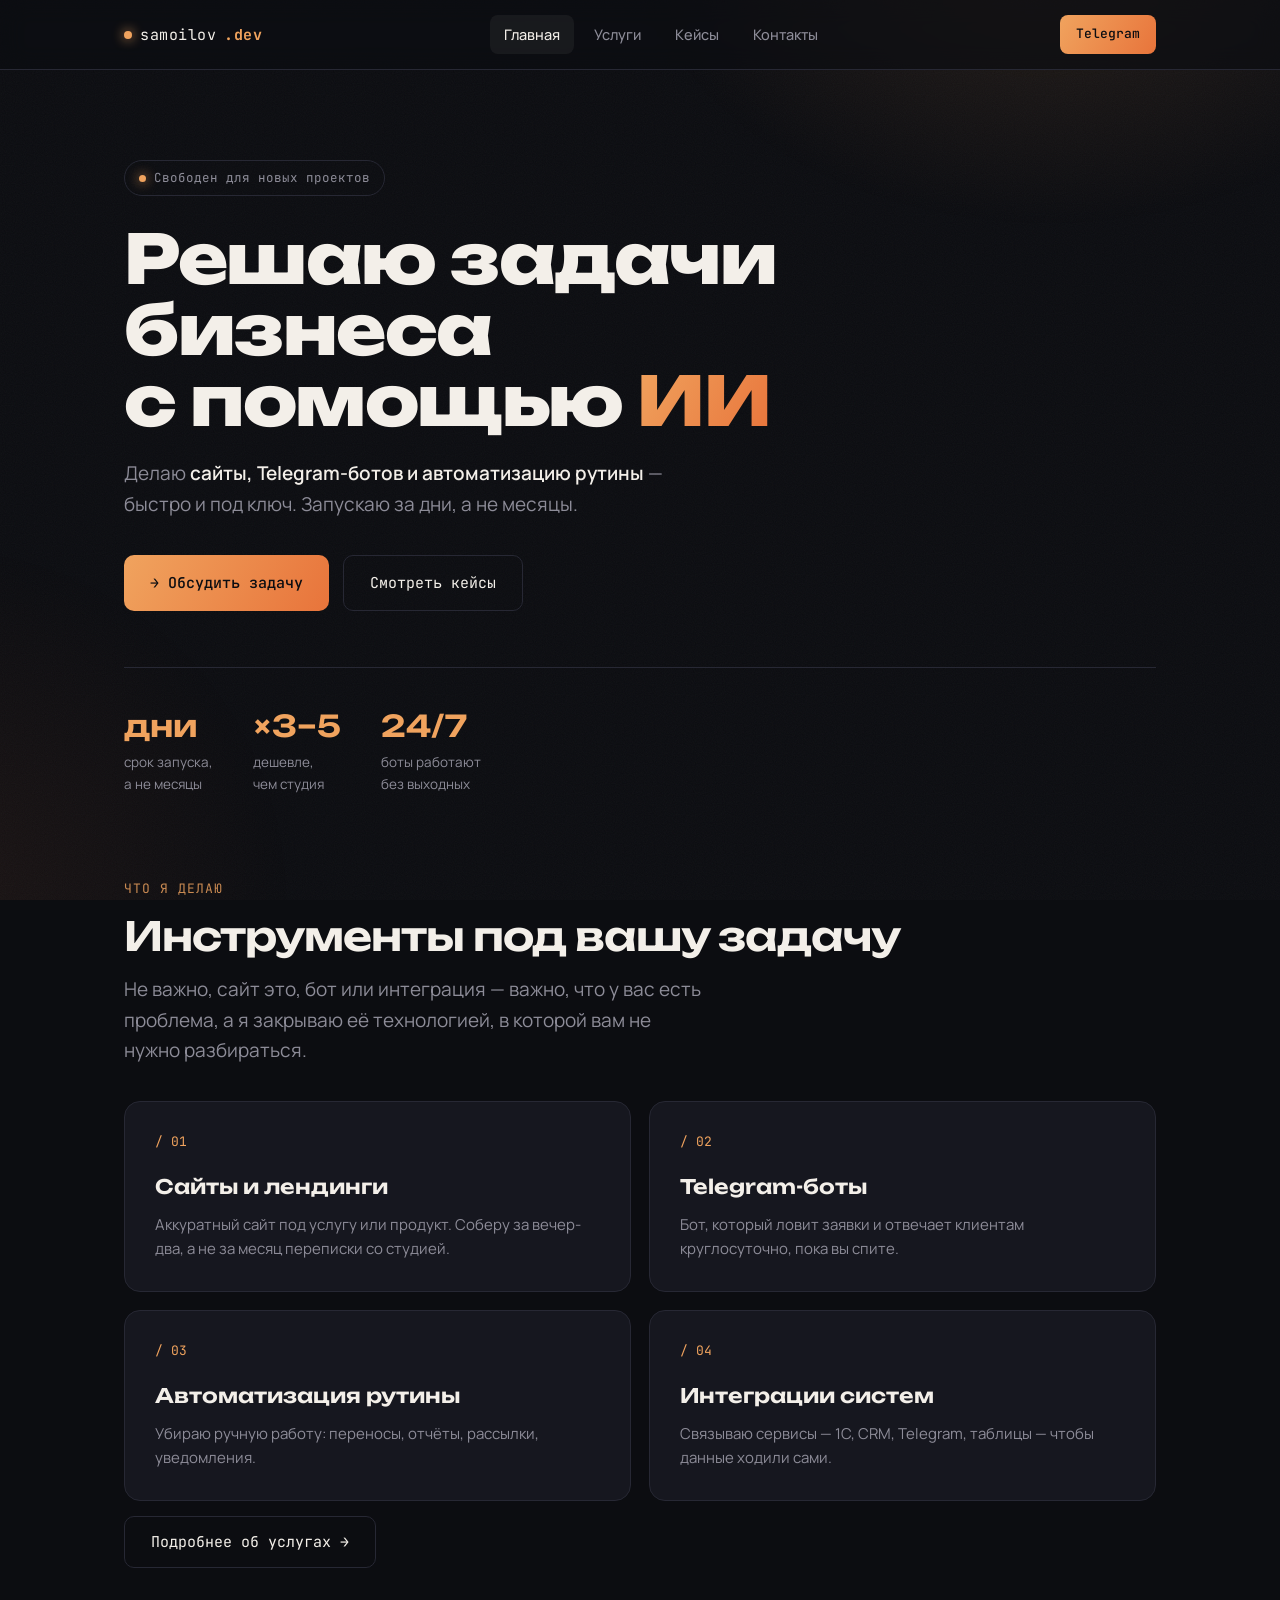
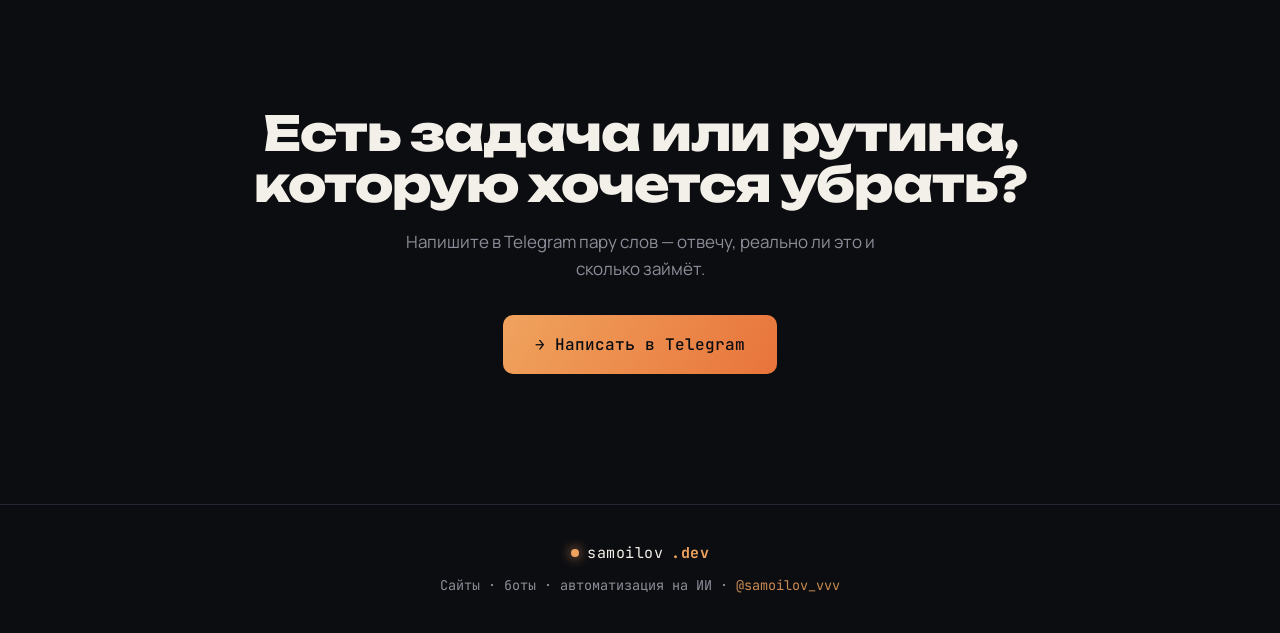
==== index.html @ 1cc67bd7 "First commit" ====
<!--
============================================================
  ГЛАВНАЯ · index.html
  TELEGRAM_ССЫЛКА — поменяй ник во всех файлах, если он другой.
============================================================
-->
<!DOCTYPE html>
<html lang="ru">
<head>
<meta charset="UTF-8">
<meta name="viewport" content="width=device-width, initial-scale=1.0">
<title>Самойлов — сайты, боты и автоматизация на ИИ</title>
<link rel="preconnect" href="https://fonts.googleapis.com">
<link rel="preconnect" href="https://fonts.gstatic.com" crossorigin>
<link href="https://fonts.googleapis.com/css2?family=Unbounded:wght@400;600;800&family=Manrope:wght@400;500;600;700&family=JetBrains+Mono:wght@400;500&display=swap" rel="stylesheet">
<link rel="stylesheet" href="style.css">
</head>
<body>

<!-- ШАПКА (одинаковая на всех страницах) -->
<header>
  <nav class="nav">
    <a class="logo" href="index.html"><span class="dot"></span> samoilov<b>.dev</b></a>
    <div class="menu">
      <a href="index.html" class="active">Главная</a>
      <a href="uslugi.html">Услуги</a>
      <a href="keysy.html">Кейсы</a>
      <a href="kontakty.html">Контакты</a>
    </div>
    <a class="nav-cta" href="https://t.me/samoilov_vvv" target="_blank">Telegram</a>
  </nav>
</header>

<!-- HERO -->
<section class="page-head">
  <div class="wrap">
    <div class="badge reveal"><span class="dot"></span> Свободен для новых проектов</div>
    <h1 class="reveal">Решаю задачи бизнеса<br>с помощью <span class="gradient-text">ИИ</span></h1>
    <p class="lead reveal">Делаю <b>сайты, Telegram-ботов и автоматизацию рутины</b> — быстро и под ключ. Запускаю за дни, а не месяцы.</p>
    <div class="reveal" style="display:flex;flex-wrap:wrap;gap:14px">
      <a class="btn-primary" href="https://t.me/samoilov_vvv" target="_blank">→ Обсудить задачу</a>
      <a class="btn-ghost" href="keysy.html">Смотреть кейсы</a>
    </div>
    <div class="stats reveal">
      <div class="stat"><div class="num">дни</div><div class="lbl">срок запуска,<br>а не месяцы</div></div>
      <div class="stat"><div class="num">×3–5</div><div class="lbl">дешевле,<br>чем студия</div></div>
      <div class="stat"><div class="num">24/7</div><div class="lbl">боты работают<br>без выходных</div></div>
    </div>
  </div>
</section>

<!-- КРАТКО ОБ УСЛУГАХ -->
<section>
  <div class="wrap">
    <div class="eyebrow reveal">Что я делаю</div>
    <h2 class="sec-title reveal">Инструменты под вашу задачу</h2>
    <p class="lead reveal">Не важно, сайт это, бот или интеграция — важно, что у вас есть проблема, а я закрываю её технологией, в которой вам не нужно разбираться.</p>
    <div class="grid2">
      <div class="card reveal"><div class="ic">/ 01</div><h3>Сайты и лендинги</h3><p>Аккуратный сайт под услугу или продукт. Соберу за вечер-два, а не за месяц переписки со студией.</p></div>
      <div class="card reveal"><div class="ic">/ 02</div><h3>Telegram-боты</h3><p>Бот, который ловит заявки и отвечает клиентам круглосуточно, пока вы спите.</p></div>
      <div class="card reveal"><div class="ic">/ 03</div><h3>Автоматизация рутины</h3><p>Убираю ручную работу: переносы, отчёты, рассылки, уведомления.</p></div>
      <div class="card reveal"><div class="ic">/ 04</div><h3>Интеграции систем</h3><p>Связываю сервисы — 1С, CRM, Telegram, таблицы — чтобы данные ходили сами.</p></div>
    </div>
    <div class="reveal" style="margin-top:28px"><a class="btn-ghost" href="uslugi.html">Подробнее об услугах →</a></div>
  </div>
</section>

<!-- БОЛЬШОЙ CTA -->
<section class="cta-final">
  <div class="wrap">
    <h2 class="reveal">Есть задача или рутина,<br>которую хочется убрать?</h2>
    <p class="reveal">Напишите в Telegram пару слов — отвечу, реально ли это и сколько займёт.</p>
    <a class="btn-primary reveal" href="https://t.me/samoilov_vvv" target="_blank" style="font-size:16px;padding:17px 32px">→ Написать в Telegram</a>
  </div>
</section>

<!-- ПОДВАЛ (одинаковый на всех страницах) -->
<footer>
  <div class="wrap">
    <a class="logo" href="index.html"><span class="dot"></span> samoilov<b>.dev</b></a>
    <p style="margin-top:10px">Сайты · боты · автоматизация на ИИ · <a href="https://t.me/samoilov_vvv" target="_blank">@samoilov_vvv</a></p>
  </div>
</footer>

<script>
  const io=new IntersectionObserver((es)=>{es.forEach((e,i)=>{if(e.isIntersecting){setTimeout(()=>e.target.classList.add('in'),(i%5)*70);io.unobserve(e.target)}})},{threshold:.12});
  document.querySelectorAll('.reveal').forEach(el=>io.observe(el));
</script>
</body>
</html>
---- style.css ----
/* ============================================================
   ОБЩИЕ СТИЛИ ДЛЯ ВСЕХ СТРАНИЦ
   Цвета и шрифты меняются ТОЛЬКО здесь, в блоке :root —
   и сразу применяются на всех страницах сайта.
   ============================================================ */
:root{
  /* ===== ЦВЕТА (тёплая янтарная гамма) ===== */
  --bg:        #0c0d11;
  --bg-soft:   #131419;
  --card:      #16171f;
  --line:      #272834;
  --text:      #f3efe9;   /* тёплый белый */
  --muted:     #8d8c98;
  --accent:    #f0a35e;   /* янтарь */
  --accent-2:  #e8743b;   /* тёплый ember для градиентов */
  --accent-dim:#c98a52;
  --font-display:'Unbounded', sans-serif;
  --font-body:'Manrope', sans-serif;
  --font-mono:'JetBrains Mono', monospace;
}

*{margin:0;padding:0;box-sizing:border-box}
html{scroll-behavior:smooth}
body{
  background:var(--bg);color:var(--text);font-family:var(--font-body);
  line-height:1.6;overflow-x:hidden;-webkit-font-smoothing:antialiased;min-height:100vh;
}

/* фоновое свечение + шум */
body::before{
  content:"";position:fixed;inset:0;z-index:0;pointer-events:none;
  background:
    radial-gradient(700px 500px at 82% -8%, rgba(240,163,94,.12), transparent 60%),
    radial-gradient(600px 600px at -5% 100%, rgba(232,116,59,.07), transparent 60%);
}
body::after{
  content:"";position:fixed;inset:0;z-index:0;pointer-events:none;opacity:.04;
  background-image:url("data:image/svg+xml,%3Csvg xmlns='http://www.w3.org/2000/svg' width='120' height='120'%3E%3Cfilter id='n'%3E%3CfeTurbulence type='fractalNoise' baseFrequency='0.9' numOctaves='3'/%3E%3C/filter%3E%3Crect width='100%25' height='100%25' filter='url(%23n)'/%3E%3C/svg%3E");
}

.wrap{max-width:1080px;margin:0 auto;padding:0 24px;position:relative;z-index:1}
.gradient-text{
  background:linear-gradient(120deg,var(--accent),var(--accent-2));
  -webkit-background-clip:text;background-clip:text;-webkit-text-fill-color:transparent;
}

/* ===== ШАПКА + НАВИГАЦИЯ ===== */
header{
  position:sticky;top:0;z-index:50;backdrop-filter:blur(12px);
  background:rgba(12,13,17,.65);border-bottom:1px solid var(--line);
}
.nav{display:flex;align-items:center;justify-content:space-between;padding:15px 24px;max-width:1080px;margin:0 auto;gap:18px}
.logo{font-family:var(--font-mono);font-size:15px;letter-spacing:.5px;display:flex;align-items:center;gap:8px;text-decoration:none;color:var(--text)}
.logo b{color:var(--accent)}
.dot{width:8px;height:8px;border-radius:50%;background:var(--accent);box-shadow:0 0 12px var(--accent);animation:pulse 2s infinite}
@keyframes pulse{0%,100%{opacity:1}50%{opacity:.35}}
.menu{display:flex;align-items:center;gap:6px}
.menu a{
  font-family:var(--font-body);font-size:14.5px;text-decoration:none;color:var(--muted);
  padding:8px 14px;border-radius:8px;transition:color .2s ease, background .2s ease;font-weight:500;
}
.menu a:hover{color:var(--text)}
.menu a.active{color:var(--text);background:rgba(255,255,255,.05)}
.nav-cta{
  font-family:var(--font-mono);font-size:13px;text-decoration:none;color:var(--bg)!important;
  background:linear-gradient(120deg,var(--accent),var(--accent-2));padding:9px 16px;border-radius:8px;font-weight:500;
  transition:transform .2s ease, box-shadow .2s ease;
}
.nav-cta:hover{transform:translateY(-2px);box-shadow:0 8px 24px rgba(240,163,94,.28)}

/* ===== КНОПКИ ===== */
.btn-primary{
  font-family:var(--font-mono);font-size:15px;text-decoration:none;color:var(--bg);
  background:linear-gradient(120deg,var(--accent),var(--accent-2));padding:15px 26px;border-radius:10px;font-weight:500;
  display:inline-flex;align-items:center;gap:10px;transition:transform .2s ease, box-shadow .2s ease;
}
.btn-primary:hover{transform:translateY(-2px);box-shadow:0 12px 32px rgba(240,163,94,.32)}
.btn-ghost{
  font-family:var(--font-mono);font-size:15px;text-decoration:none;color:var(--text);
  border:1px solid var(--line);padding:15px 26px;border-radius:10px;transition:border-color .2s ease, color .2s ease;
}
.btn-ghost:hover{border-color:var(--accent);color:var(--accent)}

/* ===== ТИПОГРАФИКА СЕКЦИЙ ===== */
.page-head{padding:90px 0 20px}
.eyebrow{font-family:var(--font-mono);font-size:13px;color:var(--accent-dim);letter-spacing:1px;text-transform:uppercase;margin-bottom:14px}
h1{font-family:var(--font-display);font-weight:800;font-size:clamp(36px,6.5vw,68px);line-height:1.04;letter-spacing:-1.5px;margin-bottom:22px}
.sec-title{font-family:var(--font-display);font-weight:600;font-size:clamp(26px,4vw,40px);letter-spacing:-1px;margin-bottom:16px;line-height:1.1}
.lead{color:var(--muted);max-width:580px;font-size:clamp(16px,2.2vw,19px);margin-bottom:36px}
.lead b{color:var(--text);font-weight:600}
section{padding:64px 0;position:relative}

/* badge */
.badge{display:inline-flex;align-items:center;gap:8px;font-family:var(--font-mono);font-size:12.5px;color:var(--muted);border:1px solid var(--line);border-radius:100px;padding:7px 14px;margin-bottom:28px}
.badge .dot{width:7px;height:7px}

/* ===== СТАТЫ ===== */
.stats{display:flex;flex-wrap:wrap;gap:40px;margin-top:56px;padding-top:34px;border-top:1px solid var(--line)}
.stat .num{font-family:var(--font-display);font-weight:600;font-size:30px;color:var(--accent)}
.stat .lbl{font-size:13.5px;color:var(--muted);margin-top:2px}

/* ===== КАРТОЧКИ УСЛУГ ===== */
.grid2{display:grid;grid-template-columns:repeat(2,1fr);gap:18px}
.card{background:var(--card);border:1px solid var(--line);border-radius:16px;padding:30px;transition:transform .25s ease;position:relative;overflow:hidden}
.card::after{content:"";position:absolute;inset:0;border-radius:16px;padding:1px;background:linear-gradient(135deg,transparent,rgba(240,163,94,.45),transparent);-webkit-mask:linear-gradient(#fff 0 0) content-box,linear-gradient(#fff 0 0);-webkit-mask-composite:xor;mask-composite:exclude;opacity:0;transition:opacity .25s ease}
.card:hover{transform:translateY(-5px)}
.card:hover::after{opacity:1}
.card .ic{font-family:var(--font-mono);font-size:13px;color:var(--accent);margin-bottom:18px}
.card h3{font-family:var(--font-display);font-weight:600;font-size:20px;margin-bottom:10px}
.card p{color:var(--muted);font-size:15px}
.card ul{list-style:none;margin-top:16px}
.card ul li{color:var(--muted);font-size:14px;padding-left:18px;position:relative;margin-bottom:6px}
.card ul li::before{content:"→";position:absolute;left:0;color:var(--accent)}

/* ===== ШАГИ ===== */
.steps{display:grid;grid-template-columns:repeat(3,1fr);gap:18px;counter-reset:s}
.step{background:var(--bg-soft);border:1px solid var(--line);border-radius:16px;padding:30px;position:relative}
.step::before{counter-increment:s;content:"0" counter(s);font-family:var(--font-display);font-weight:800;font-size:42px;background:linear-gradient(120deg,var(--accent),var(--accent-2));-webkit-background-clip:text;background-clip:text;-webkit-text-fill-color:transparent;opacity:.4;display:block;margin-bottom:14px}
.step h4{font-family:var(--font-display);font-weight:600;font-size:18px;margin-bottom:8px}
.step p{color:var(--muted);font-size:14.5px}

/* ===== КЕЙС ===== */
.case{background:linear-gradient(135deg,var(--card),var(--bg-soft));border:1px solid var(--line);border-radius:22px;padding:clamp(28px,5vw,52px);position:relative;overflow:hidden;margin-bottom:18px}
.case::before{content:"";position:absolute;top:-40%;right:-10%;width:420px;height:420px;background:radial-gradient(circle,rgba(240,163,94,.13),transparent 70%)}
.case-tag{font-family:var(--font-mono);font-size:12.5px;color:var(--accent);border:1px solid var(--accent-dim);border-radius:100px;padding:5px 12px;display:inline-block;margin-bottom:22px}
.case h3{font-family:var(--font-display);font-weight:600;font-size:clamp(21px,3.2vw,30px);line-height:1.18;margin-bottom:28px;letter-spacing:-.5px;max-width:680px}
.case-row{display:grid;grid-template-columns:repeat(3,1fr);gap:24px;margin:30px 0;position:relative;z-index:1}
.case-block .k{font-family:var(--font-mono);font-size:12px;color:var(--accent-dim);text-transform:uppercase;letter-spacing:.5px;margin-bottom:8px}
.case-block .v{color:var(--text);font-size:15px}
.case-result{display:flex;flex-wrap:wrap;gap:36px;margin-top:34px;padding-top:30px;border-top:1px solid var(--line);position:relative;z-index:1}
.case-result .num{font-family:var(--font-display);font-weight:700;font-size:32px;background:linear-gradient(120deg,var(--accent),var(--accent-2));-webkit-background-clip:text;background-clip:text;-webkit-text-fill-color:transparent}
.case-result .lbl{font-size:13.5px;color:var(--muted)}
.case.soon{opacity:.6;text-align:center;padding:50px}
.case.soon h3{margin:0 auto;max-width:none}

/* ===== FAQ ===== */
.faq-item{border-bottom:1px solid var(--line);padding:22px 0}
.faq-item h4{font-family:var(--font-display);font-weight:600;font-size:17px;margin-bottom:8px}
.faq-item p{color:var(--muted);font-size:15px}

/* ===== БОЛЬШОЙ CTA ===== */
.cta-final{text-align:center;padding:90px 0}
.cta-final h2{font-family:var(--font-display);font-weight:800;font-size:clamp(28px,5vw,48px);letter-spacing:-1px;margin-bottom:18px;line-height:1.06}
.cta-final p{color:var(--muted);max-width:480px;margin:0 auto 32px;font-size:17px}

/* ===== КОНТАКТЫ ===== */
.contact-grid{display:grid;grid-template-columns:1.1fr .9fr;gap:24px;align-items:start}
.contact-card{background:var(--card);border:1px solid var(--line);border-radius:18px;padding:36px}
.contact-card h3{font-family:var(--font-display);font-weight:600;font-size:22px;margin-bottom:14px}
.contact-card p{color:var(--muted);margin-bottom:24px}
.checklist{list-style:none}
.checklist li{padding-left:26px;position:relative;margin-bottom:12px;color:var(--text);font-size:15px}
.checklist li::before{content:"✦";position:absolute;left:0;color:var(--accent)}

/* подвал */
footer{border-top:1px solid var(--line);padding:36px 0;text-align:center;position:relative;z-index:1;margin-top:40px}
footer .logo{justify-content:center;margin-bottom:10px}
footer p{color:var(--muted);font-size:13.5px;font-family:var(--font-mono)}
footer a{color:var(--accent-dim);text-decoration:none}

/* появление при скролле */
.reveal{opacity:0;transform:translateY(24px);transition:opacity .7s ease, transform .7s ease}
.reveal.in{opacity:1;transform:none}

@media(max-width:760px){
  .grid2,.steps,.case-row,.contact-grid{grid-template-columns:1fr}
  .menu{gap:0}
  .menu a{padding:8px 9px;font-size:13.5px}
  .nav-cta{display:none}
  .logo{font-size:14px}
  .stats{gap:26px}
}
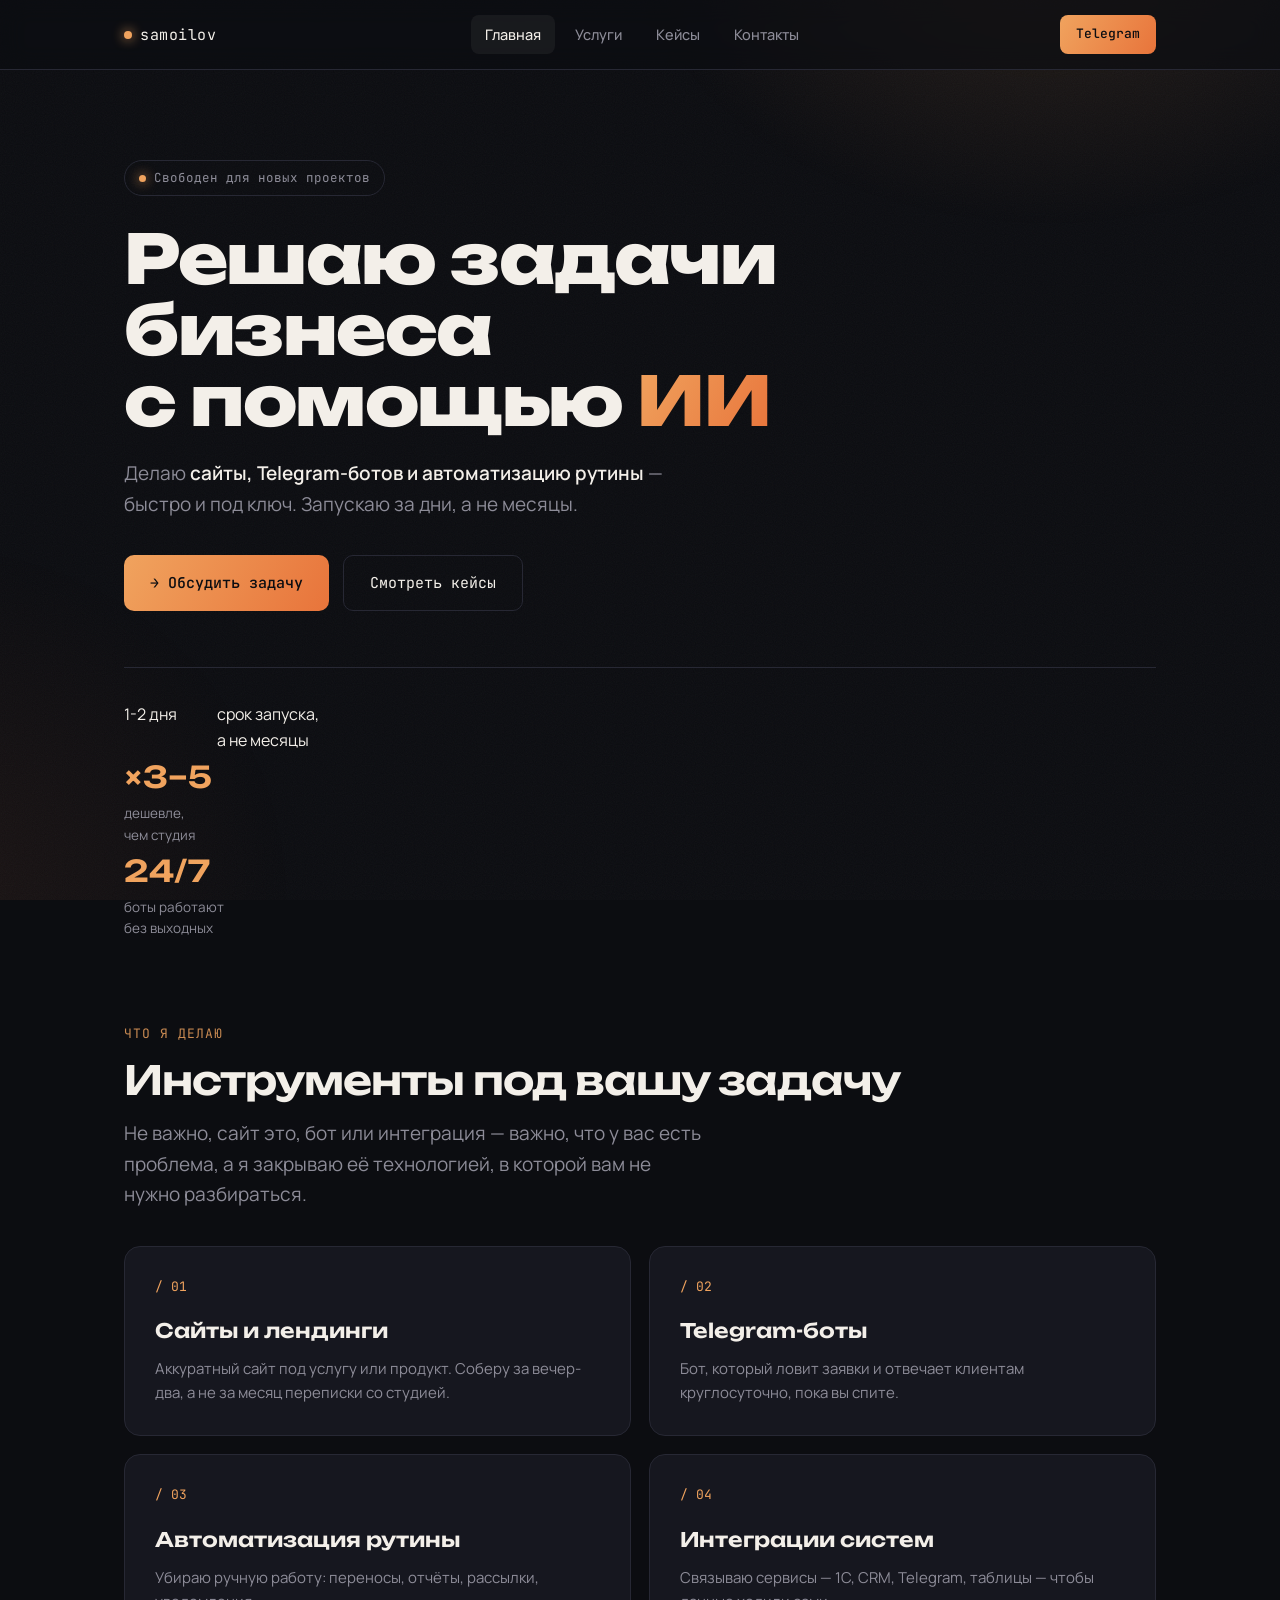
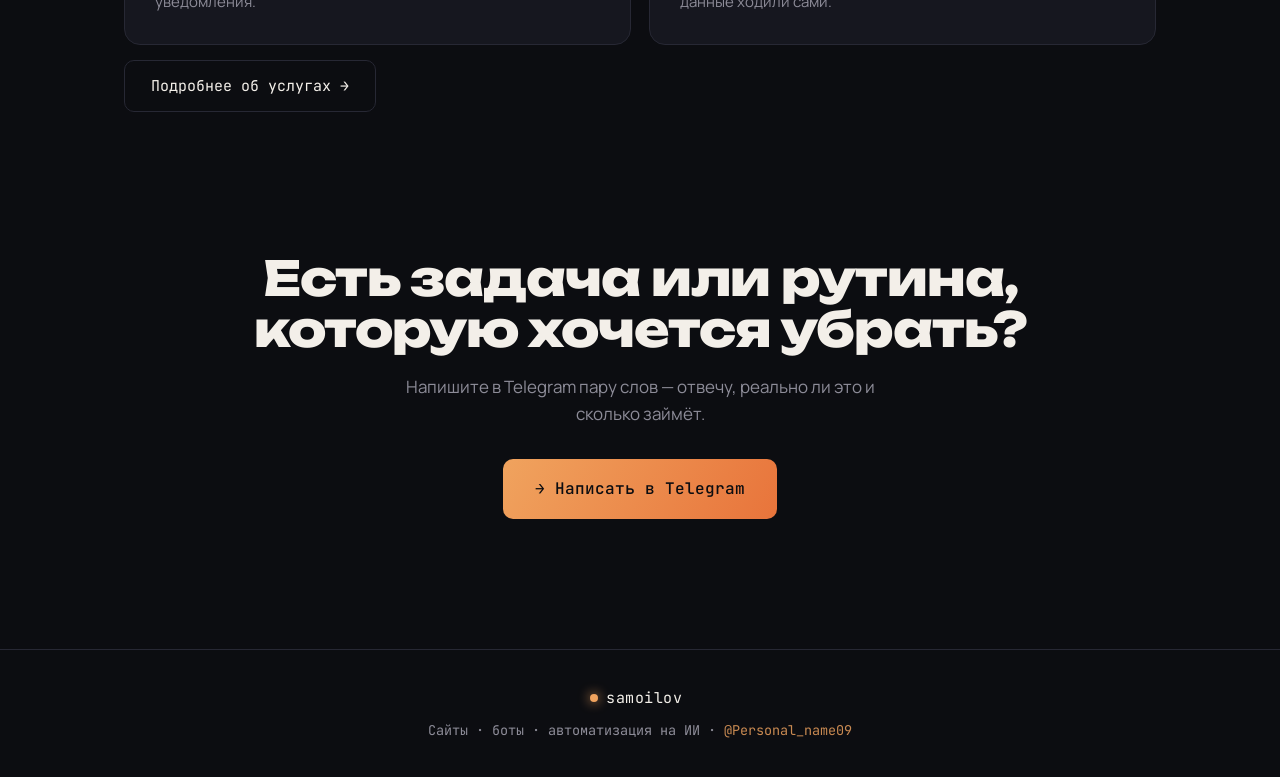
==== commit 97ecb3f2: "a" ====
--- a/index.html
+++ b/index.html
@@ -20,14 +20,14 @@
 <!-- ШАПКА (одинаковая на всех страницах) -->
 <header>
   <nav class="nav">
-    <a class="logo" href="index.html"><span class="dot"></span> samoilov<b>.dev</b></a>
+    <a class="logo" href="index.html"><span class="dot"></span> samoilov<b></b></a>
     <div class="menu">
       <a href="index.html" class="active">Главная</a>
       <a href="uslugi.html">Услуги</a>
       <a href="keysy.html">Кейсы</a>
       <a href="kontakty.html">Контакты</a>
     </div>
-    <a class="nav-cta" href="https://t.me/samoilov_vvv" target="_blank">Telegram</a>
+    <a class="nav-cta" href="https://t.me/Personal_name09" target="_blank">Telegram</a>
   </nav>
 </header>
 
@@ -38,11 +38,11 @@
     <h1 class="reveal">Решаю задачи бизнеса<br>с помощью <span class="gradient-text">ИИ</span></h1>
     <p class="lead reveal">Делаю <b>сайты, Telegram-ботов и автоматизацию рутины</b> — быстро и под ключ. Запускаю за дни, а не месяцы.</p>
     <div class="reveal" style="display:flex;flex-wrap:wrap;gap:14px">
-      <a class="btn-primary" href="https://t.me/samoilov_vvv" target="_blank">→ Обсудить задачу</a>
+      <a class="btn-primary" href="https://t.me/Personal_name09" target="_blank">→ Обсудить задачу</a>
       <a class="btn-ghost" href="keysy.html">Смотреть кейсы</a>
     </div>
     <div class="stats reveal">
-      <div class="stat"><div class="num">дни</div><div class="lbl">срок запуска,<br>а не месяцы</div></div>
+      <div class="stat"><div class="num"></div>1-2 дня</div><div class="lbl">срок запуска,<br>а не месяцы</div></div>
       <div class="stat"><div class="num">×3–5</div><div class="lbl">дешевле,<br>чем студия</div></div>
       <div class="stat"><div class="num">24/7</div><div class="lbl">боты работают<br>без выходных</div></div>
     </div>
@@ -70,15 +70,15 @@
   <div class="wrap">
     <h2 class="reveal">Есть задача или рутина,<br>которую хочется убрать?</h2>
     <p class="reveal">Напишите в Telegram пару слов — отвечу, реально ли это и сколько займёт.</p>
-    <a class="btn-primary reveal" href="https://t.me/samoilov_vvv" target="_blank" style="font-size:16px;padding:17px 32px">→ Написать в Telegram</a>
+    <a class="btn-primary reveal" href="https://t.me/Personal_name09" target="_blank" style="font-size:16px;padding:17px 32px">→ Написать в Telegram</a>
   </div>
 </section>
 
 <!-- ПОДВАЛ (одинаковый на всех страницах) -->
 <footer>
   <div class="wrap">
-    <a class="logo" href="index.html"><span class="dot"></span> samoilov<b>.dev</b></a>
-    <p style="margin-top:10px">Сайты · боты · автоматизация на ИИ · <a href="https://t.me/samoilov_vvv" target="_blank">@samoilov_vvv</a></p>
+    <a class="logo" href="index.html"><span class="dot"></span> samoilov<b></b></a>
+    <p style="margin-top:10px">Сайты · боты · автоматизация на ИИ · <a href="https://t.me/Personal_name09" target="_blank">@Personal_name09</a></p>
   </div>
 </footer>
 
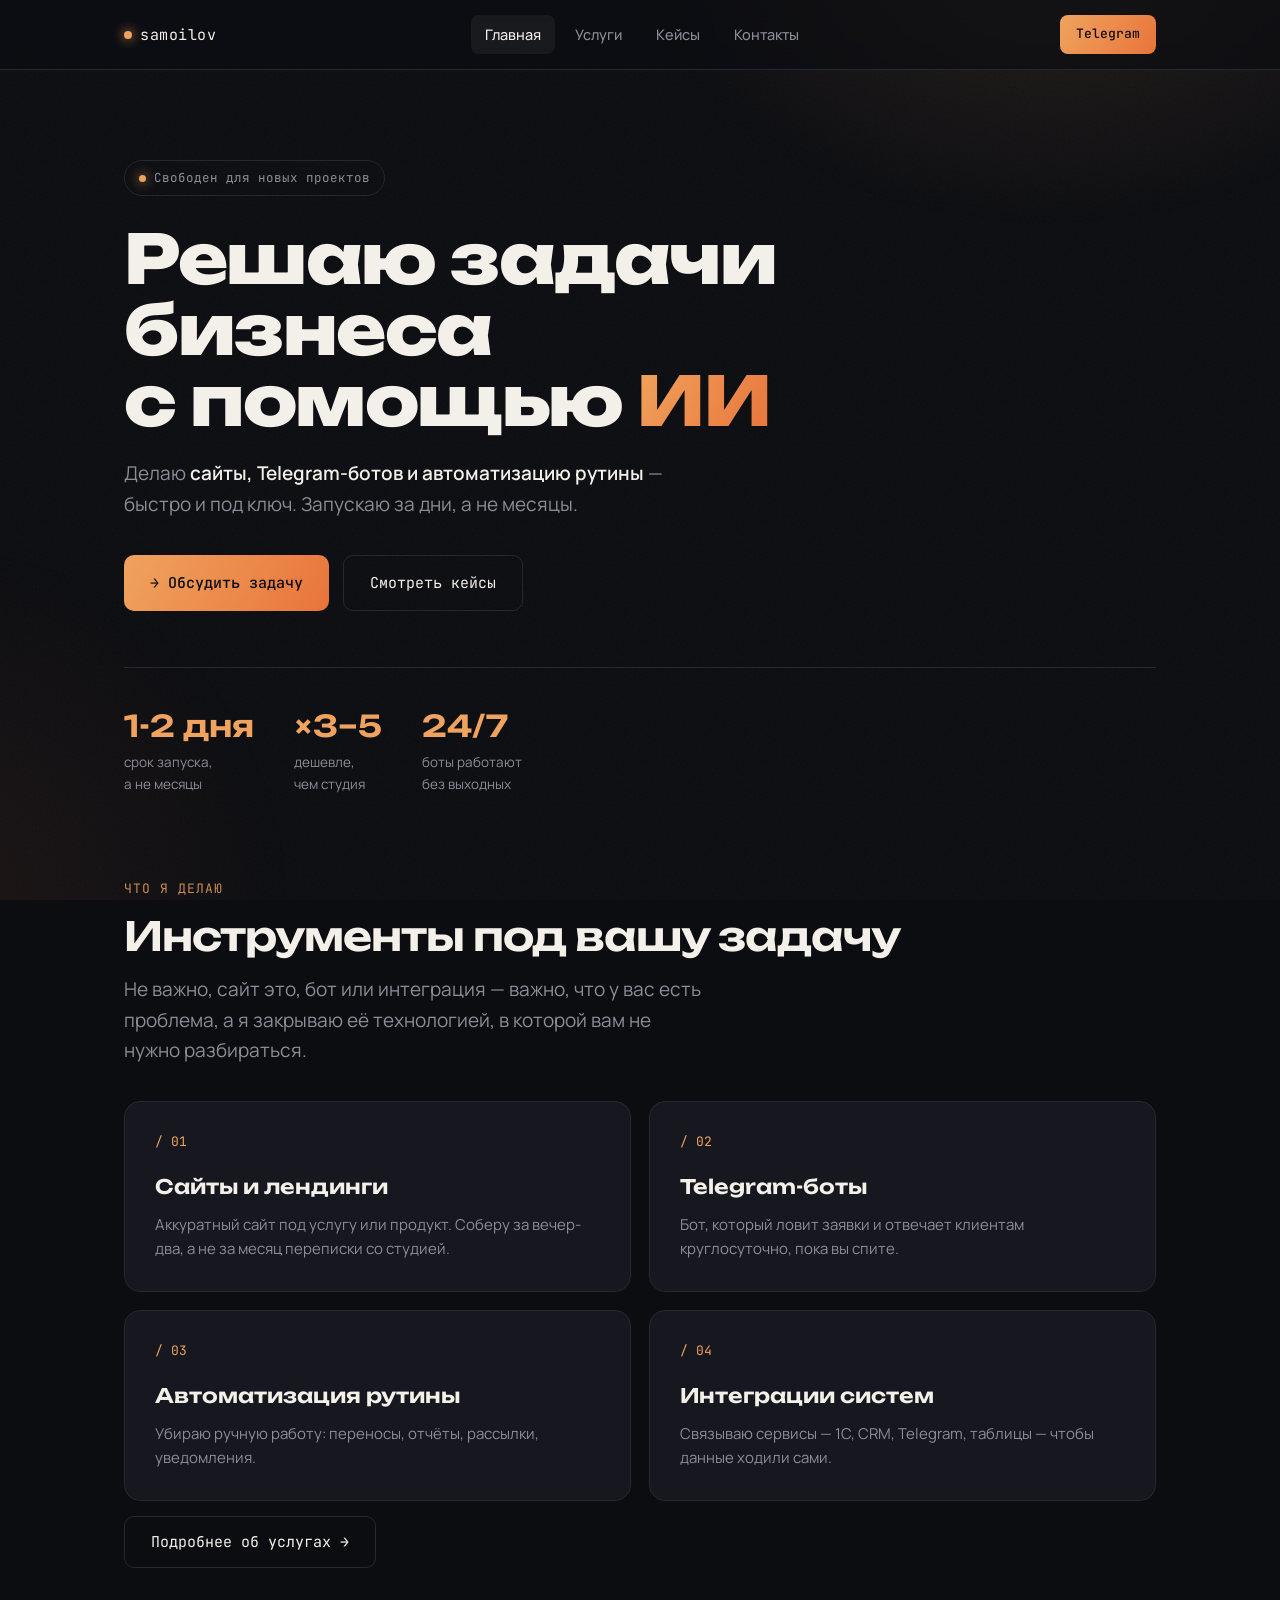
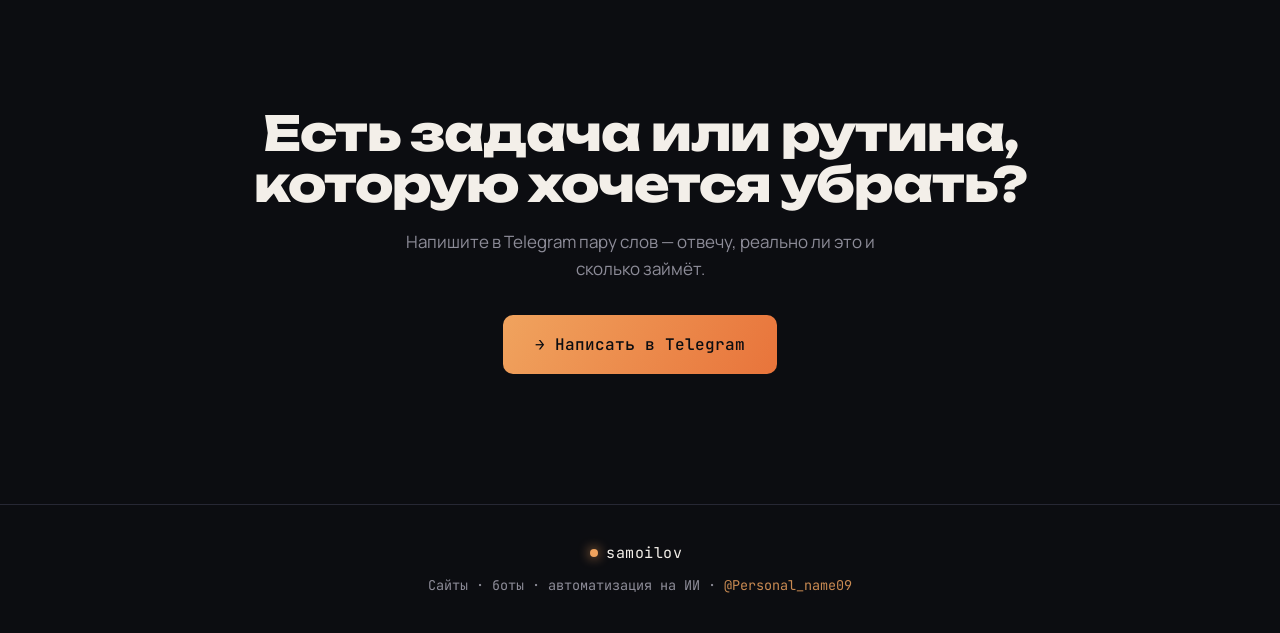
==== commit fc028e5b: "a" ====
--- a/index.html
+++ b/index.html
@@ -41,8 +41,8 @@
       <a class="btn-primary" href="https://t.me/Personal_name09" target="_blank">→ Обсудить задачу</a>
       <a class="btn-ghost" href="keysy.html">Смотреть кейсы</a>
     </div>
-    <div class="stats reveal">
-      <div class="stat"><div class="num"></div>1-2 дня</div><div class="lbl">срок запуска,<br>а не месяцы</div></div>
+ <div class="stats reveal">
+      <div class="stat"><div class="num">1-2 дня</div><div class="lbl">срок запуска,<br>а не месяцы</div></div>
       <div class="stat"><div class="num">×3–5</div><div class="lbl">дешевле,<br>чем студия</div></div>
       <div class="stat"><div class="num">24/7</div><div class="lbl">боты работают<br>без выходных</div></div>
     </div>
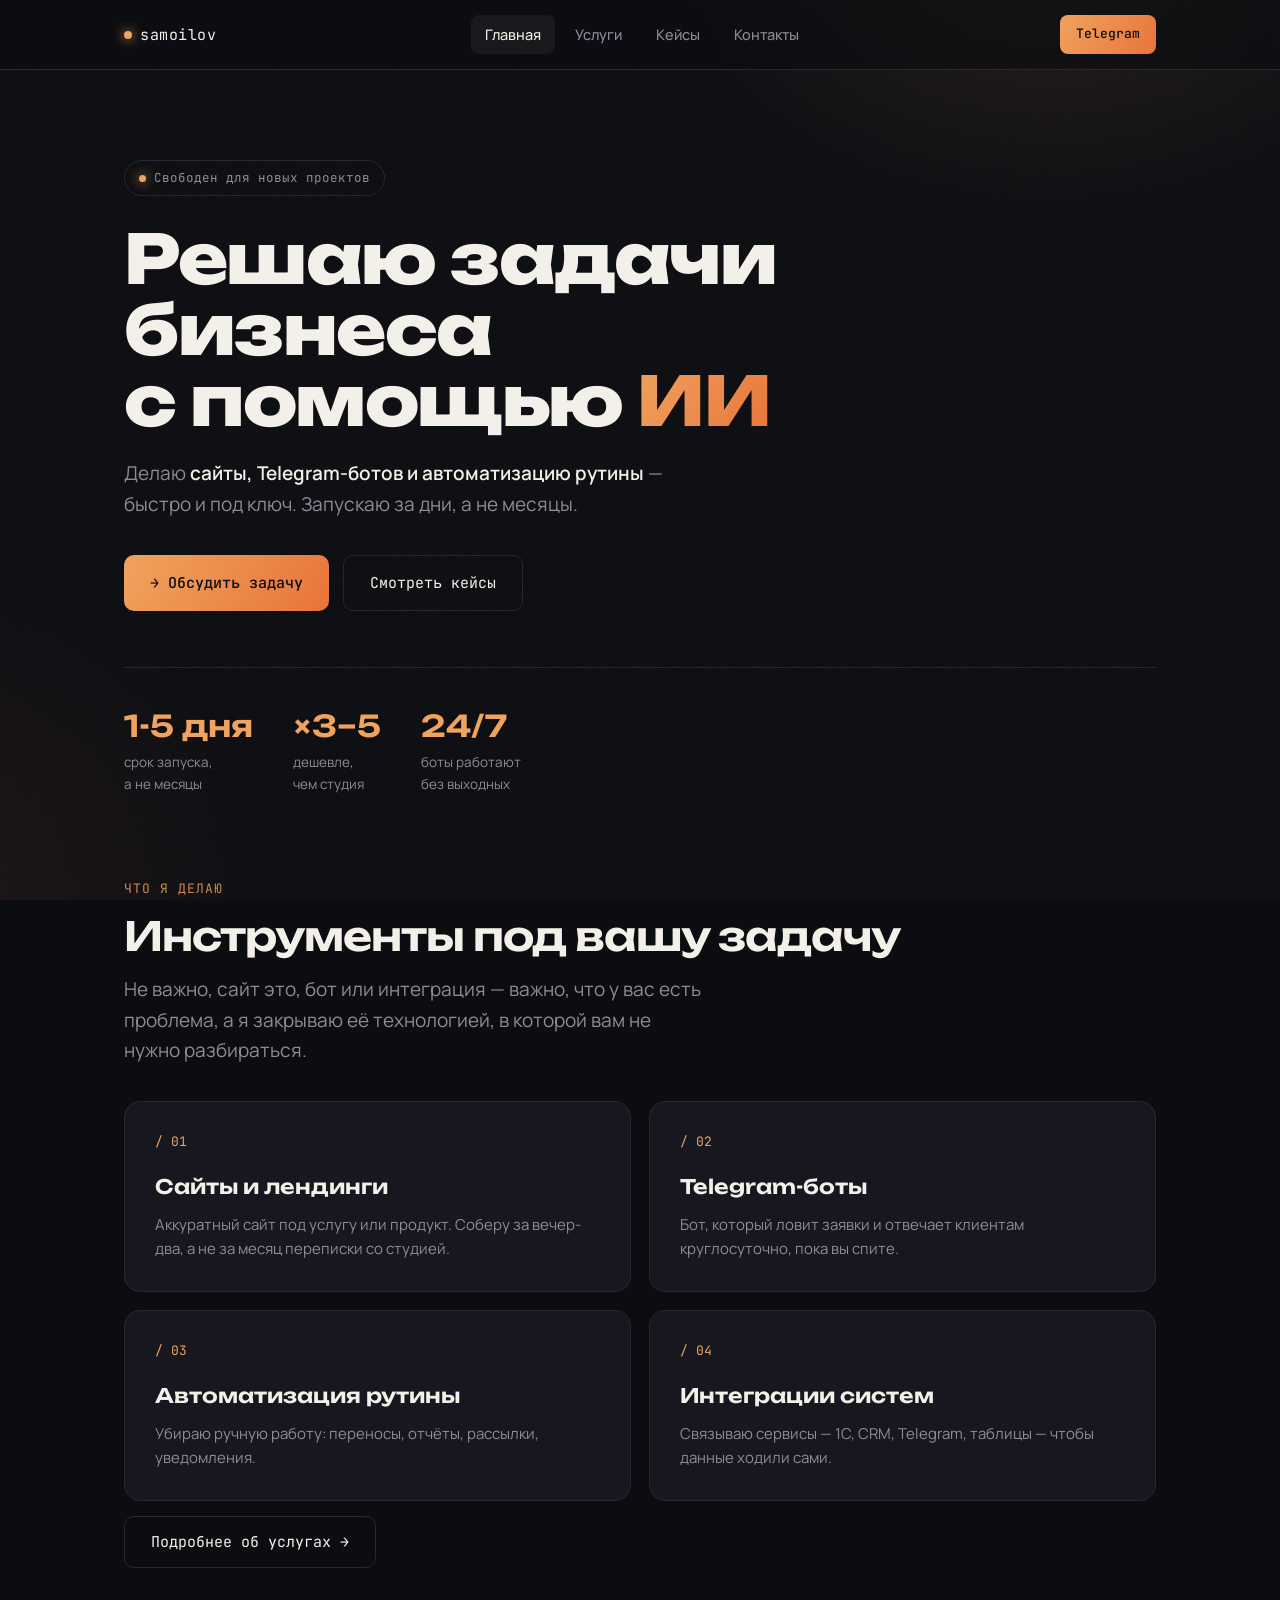
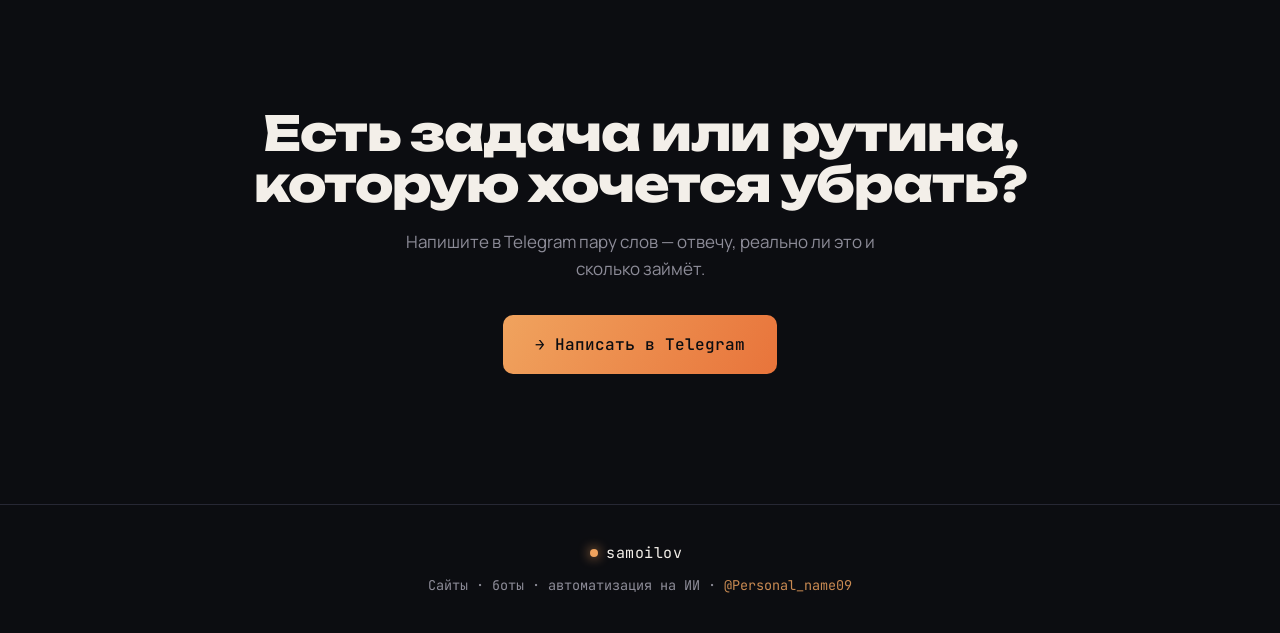
==== commit cae16aa2: "aa" ====
--- a/index.html
+++ b/index.html
@@ -42,7 +42,7 @@
       <a class="btn-ghost" href="keysy.html">Смотреть кейсы</a>
     </div>
  <div class="stats reveal">
-      <div class="stat"><div class="num">1-2 дня</div><div class="lbl">срок запуска,<br>а не месяцы</div></div>
+      <div class="stat"><div class="num">1-5 дня</div><div class="lbl">срок запуска,<br>а не месяцы</div></div>
       <div class="stat"><div class="num">×3–5</div><div class="lbl">дешевле,<br>чем студия</div></div>
       <div class="stat"><div class="num">24/7</div><div class="lbl">боты работают<br>без выходных</div></div>
     </div>
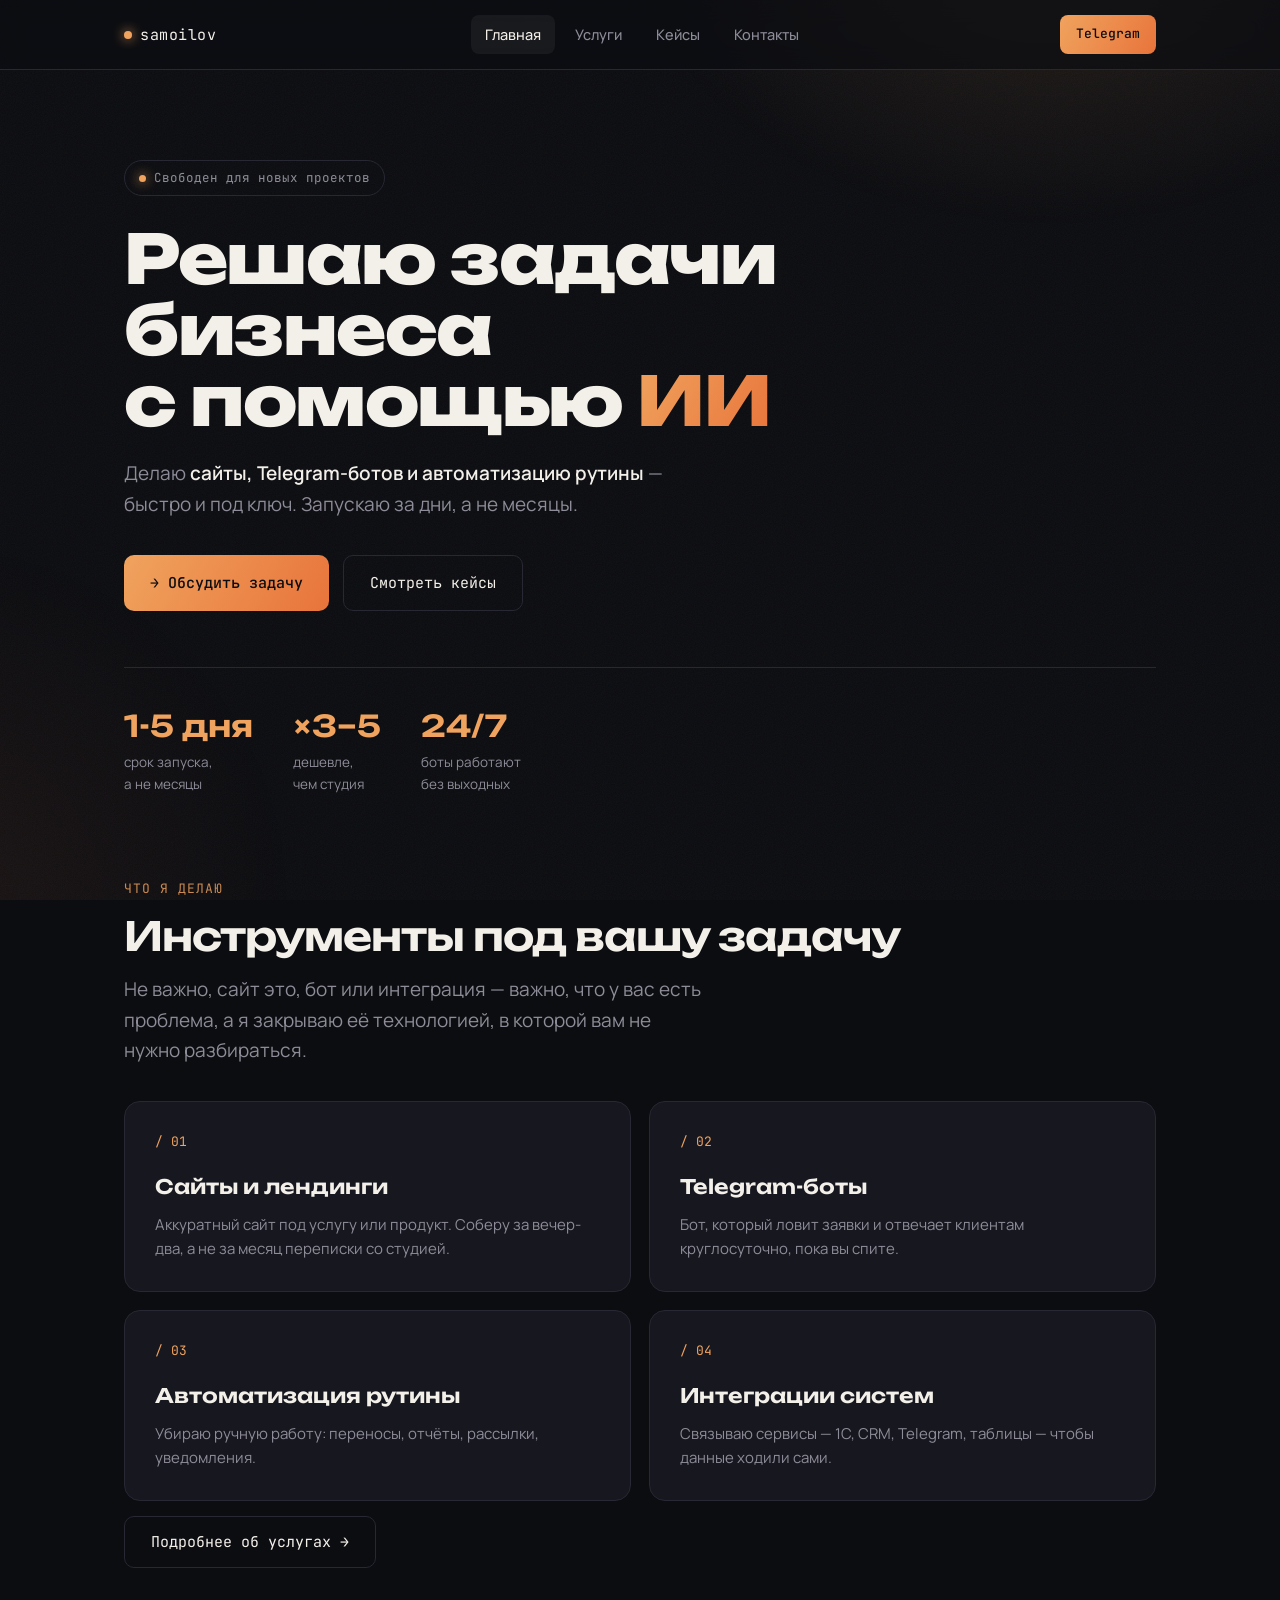
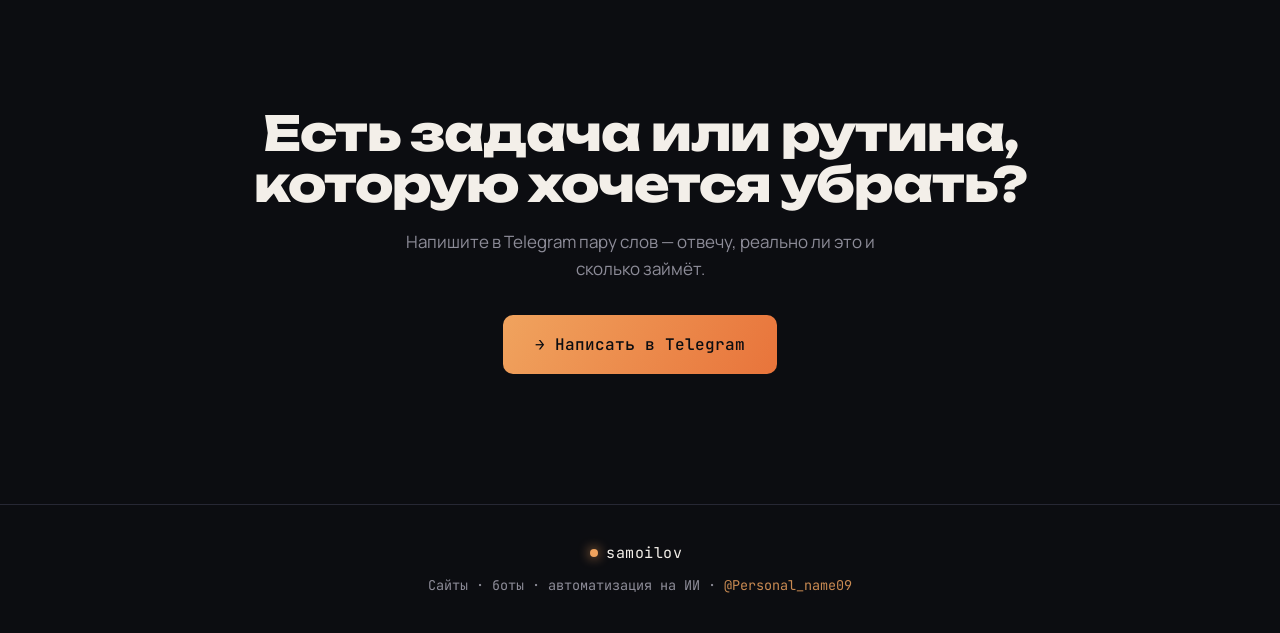
==== commit 26d2a03c: "analitics" ====
--- a/index.html
+++ b/index.html
@@ -15,6 +15,33 @@
 <link href="https://fonts.googleapis.com/css2?family=Unbounded:wght@400;600;800&family=Manrope:wght@400;500;600;700&family=JetBrains+Mono:wght@400;500&display=swap" rel="stylesheet">
 <link rel="stylesheet" href="style.css">
 </head>
+<script>
+(function(){
+  const ENDPOINT = "https://mybot.samoilov.workers.dev"; // сюда вставишь адрес Worker'а
+  function track(type, label){
+    fetch(ENDPOINT, {
+      method:"POST",
+      headers:{"Content-Type":"application/json"},
+      body: JSON.stringify({
+        type: type,
+        label: label,
+        page: location.pathname,
+        ref: document.referrer || "direct",
+        ua: navigator.userAgent,
+        ts: Date.now()
+      })
+    }).catch(()=>{}); // ошибки молча игнорим, чтобы не мешать пользователю
+  }
+  // просмотр страницы
+  track("view", document.title);
+  // клики по всем ссылкам на Telegram
+  document.querySelectorAll('a[href*="t.me"]').forEach(function(a){
+    a.addEventListener("click", function(){
+      track("lead", a.textContent.trim() + " · " + location.pathname);
+    });
+  });
+})();
+</script>
 <body>
 
 <!-- ШАПКА (одинаковая на всех страницах) -->
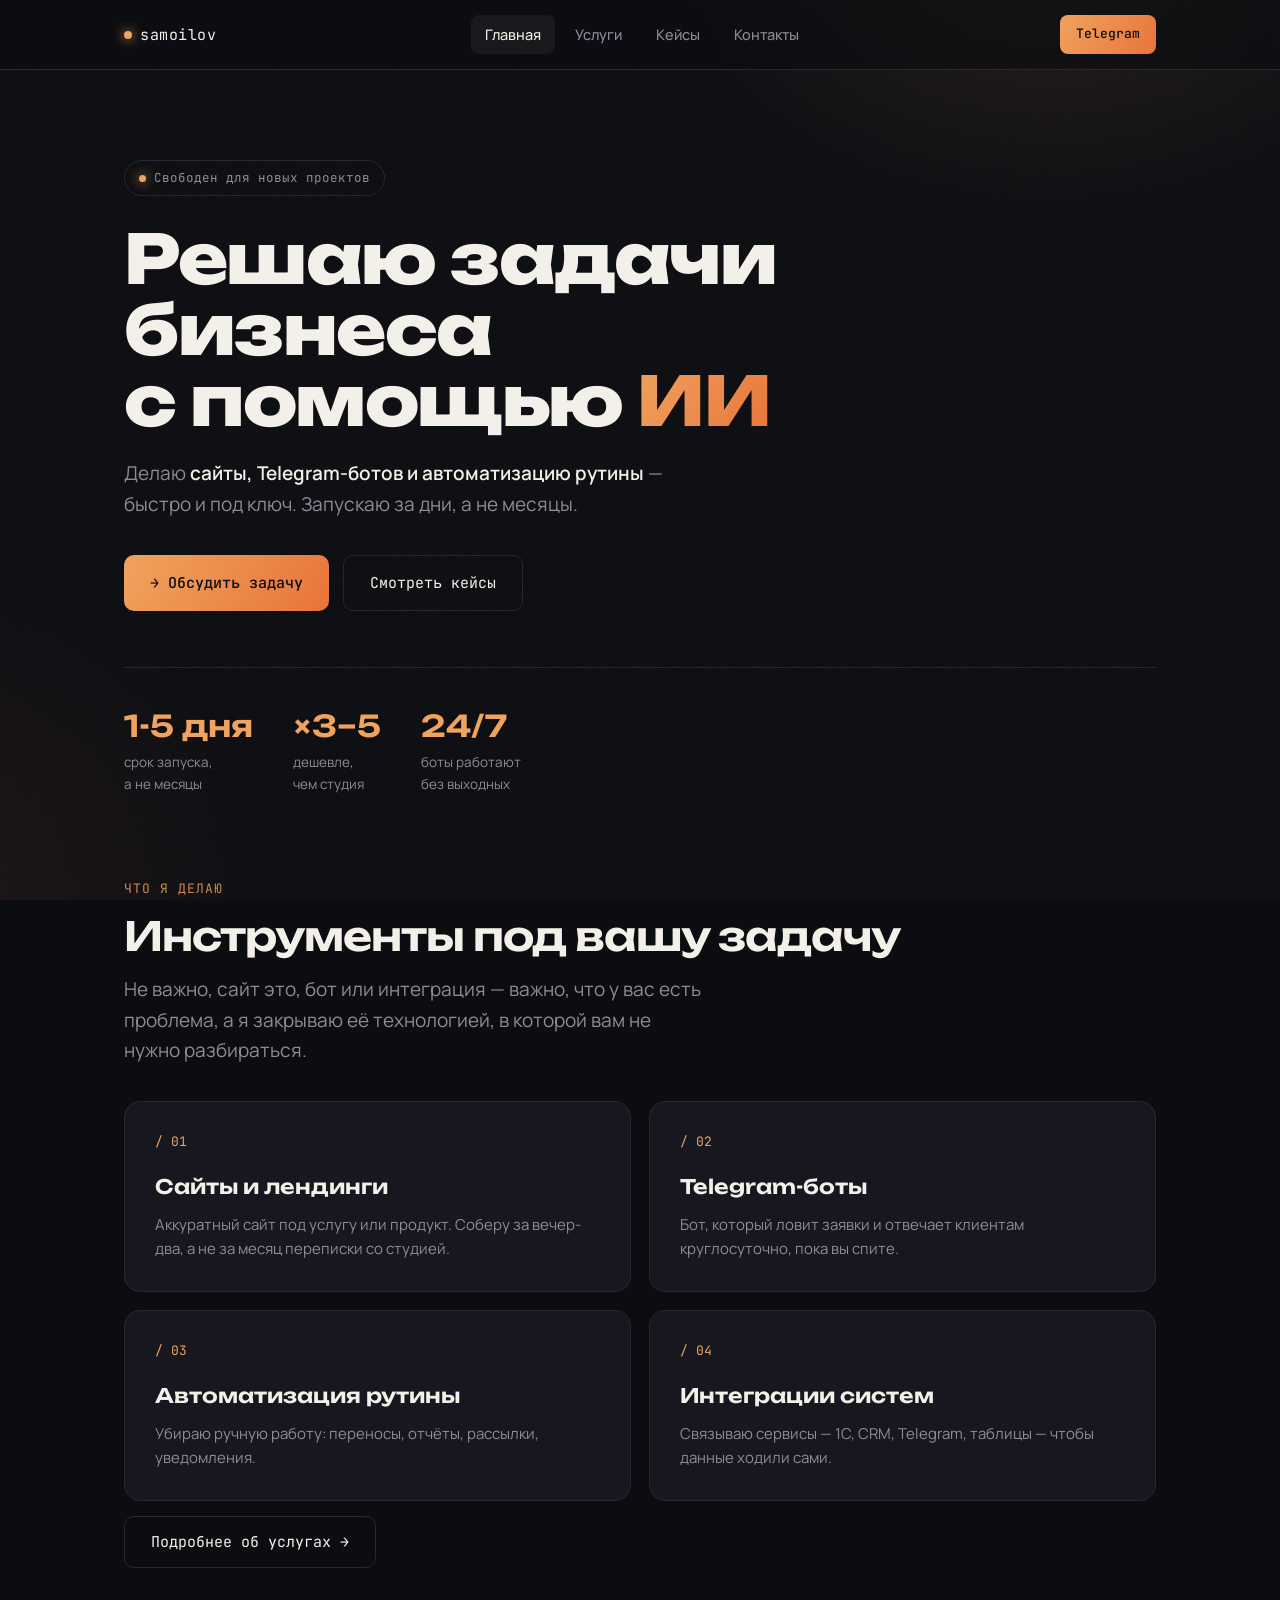
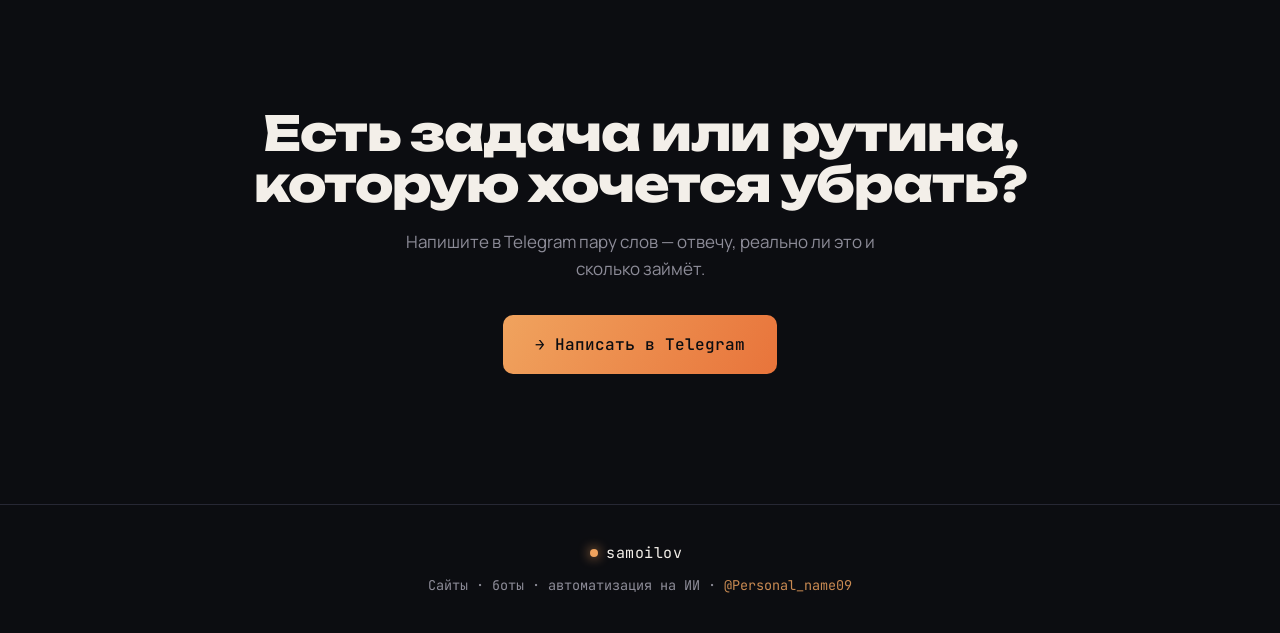
==== commit 725b4b11: "a" ====
--- a/index.html
+++ b/index.html
@@ -17,27 +17,34 @@
 </head>
 <script>
 (function(){
-  const ENDPOINT = "https://mybot.samoilov.workers.dev"; // сюда вставишь адрес Worker'а
-  function track(type, label){
-    fetch(ENDPOINT, {
-      method:"POST",
-      headers:{"Content-Type":"application/json"},
-      body: JSON.stringify({
-        type: type,
-        label: label,
-        page: location.pathname,
-        ref: document.referrer || "direct",
-        ua: navigator.userAgent,
-        ts: Date.now()
-      })
-    }).catch(()=>{}); // ошибки молча игнорим, чтобы не мешать пользователю
+  const ENDPOINT = "https://ТВОЙ-WORKER.workers.dev"; // ← вставь адрес Worker'а
+
+  function payload(type, label){
+    return JSON.stringify({
+      type: type, label: label,
+      page: location.pathname,
+      ref: document.referrer || "direct",
+      ua: navigator.userAgent, ts: Date.now()
+    });
   }
-  // просмотр страницы
-  track("view", document.title);
-  // клики по всем ссылкам на Telegram
+
+  // просмотр — обычным fetch, тут спешить некуда
+  fetch(ENDPOINT, {method:"POST", headers:{"Content-Type":"application/json"}, body:payload("view", document.title)}).catch(function(){});
+
+  // клики по Telegram-кнопкам — через sendBeacon (доставляется при уходе со страницы)
   document.querySelectorAll('a[href*="t.me"]').forEach(function(a){
-    a.addEventListener("click", function(){
-      track("lead", a.textContent.trim() + " · " + location.pathname);
+    a.addEventListener("click", function(e){
+      const data = payload("lead", a.textContent.trim() + " · " + location.pathname);
+      let sent = false;
+      if (navigator.sendBeacon){
+        try { sent = navigator.sendBeacon(ENDPOINT, new Blob([data], {type:"application/json"})); } catch(_){}
+      }
+      if (!sent){
+        e.preventDefault();
+        const href = a.href;
+        fetch(ENDPOINT, {method:"POST", headers:{"Content-Type":"application/json"}, body:data, keepalive:true}).catch(function(){}).finally(function(){ window.location.href = href; });
+        setTimeout(function(){ window.location.href = href; }, 250);
+      }
     });
   });
 })();
